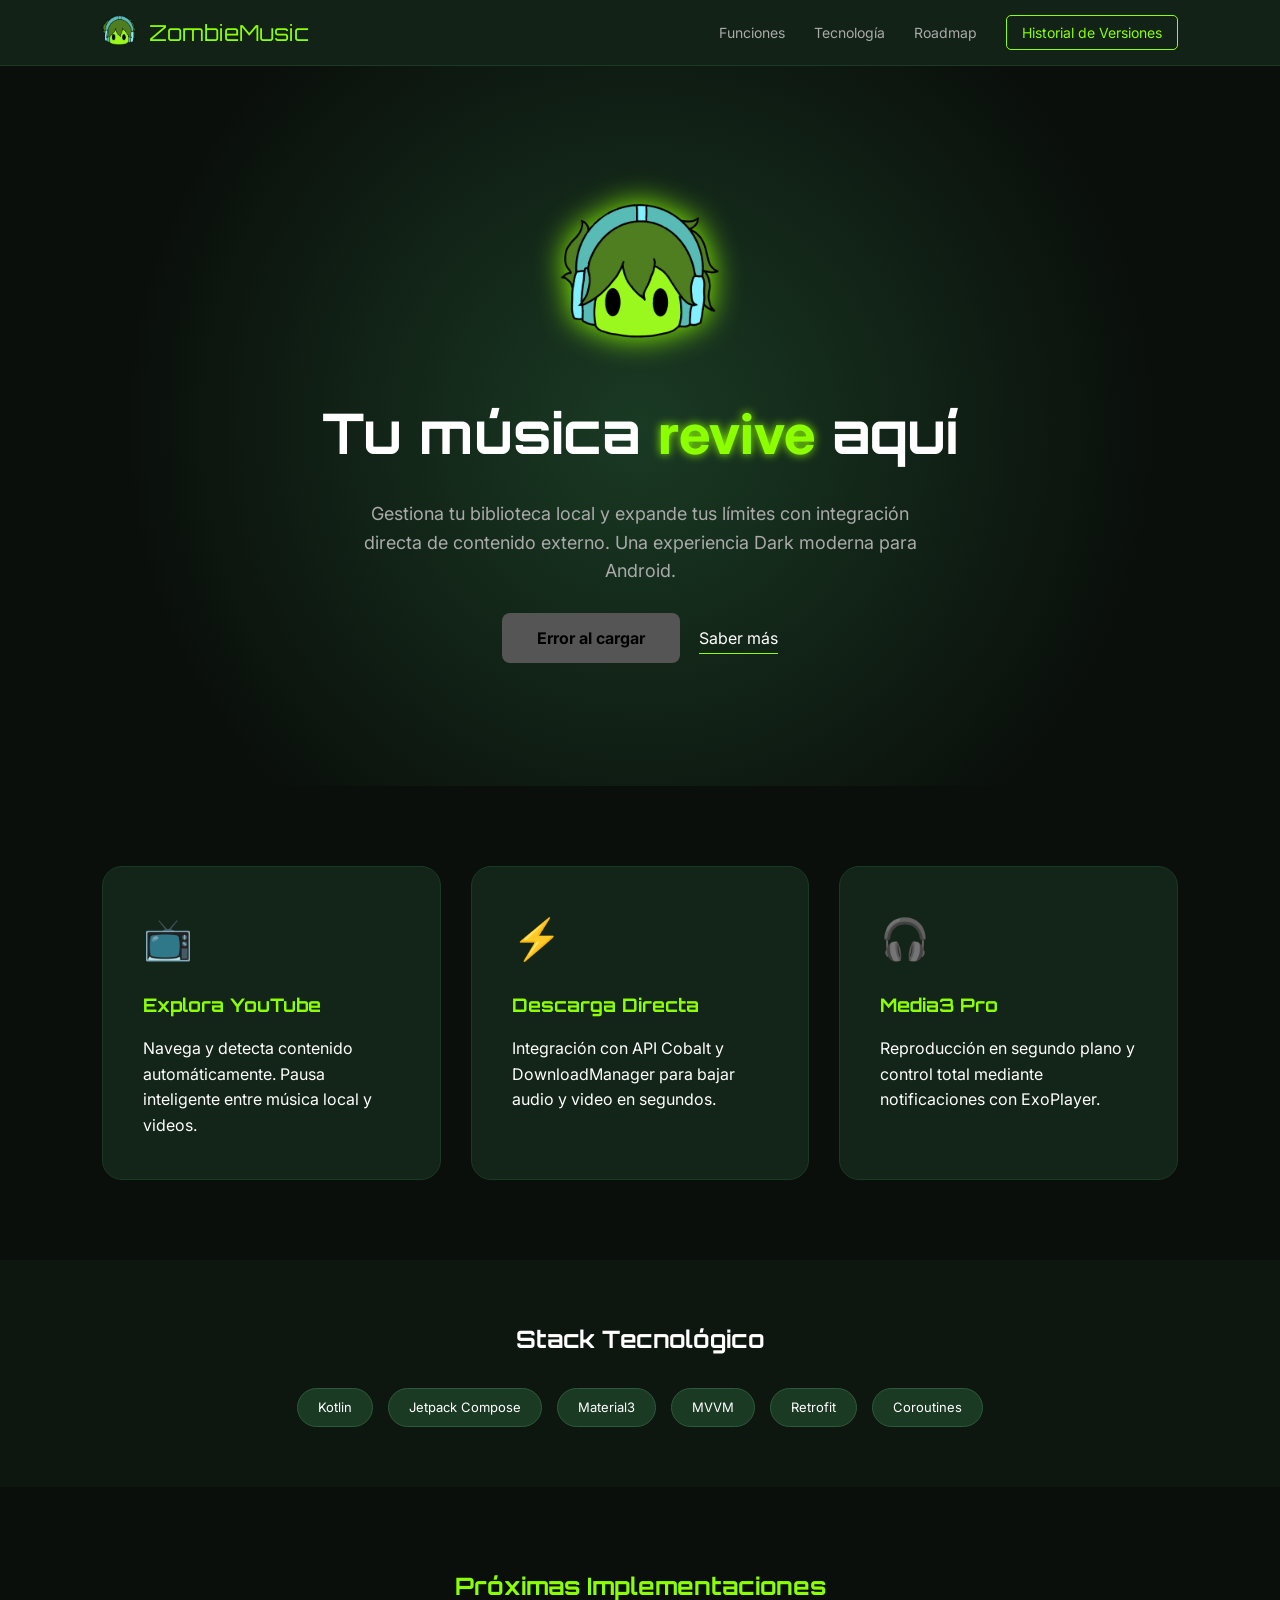
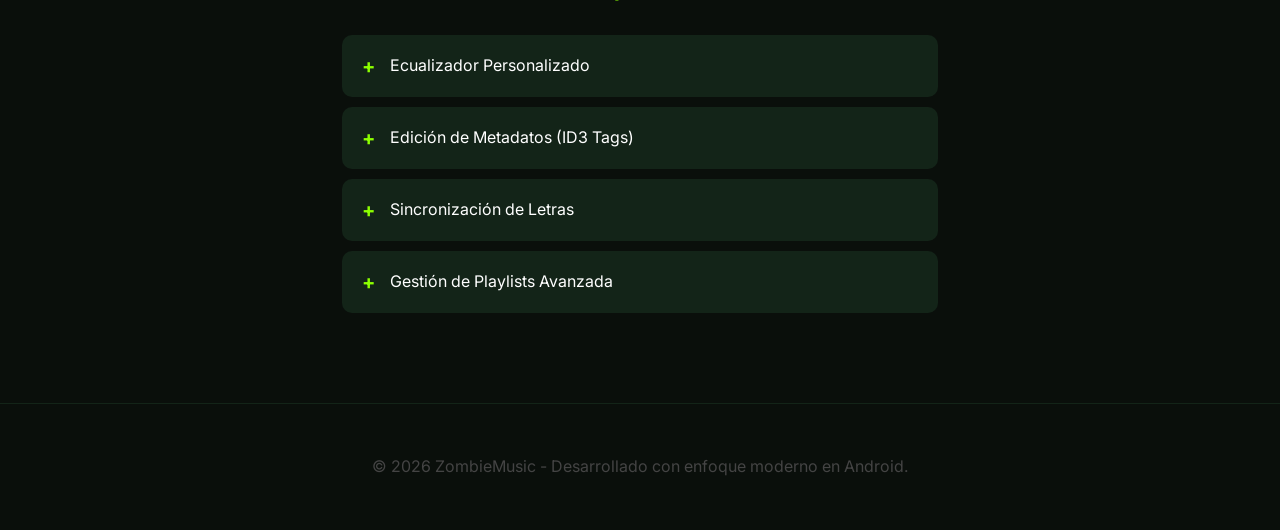
==== index.html @ 38b7f74c "Version 1 de pag web ZombieMusic" ====
<!DOCTYPE html>
<html lang="es">
<head>
    <meta charset="UTF-8">
    <meta name="viewport" content="width=device-width, initial-scale=1.0">
    <title>ZombieMusic | Revive tu música</title>
    <link rel="stylesheet" href="css/Styles.css">
    <link href="https://fonts.googleapis.com/css2?family=Orbitron:wght@400;700&family=Inter:wght@300;400;700&display=swap" rel="stylesheet">
</head>
<body>

    <header class="navbar">
        <div class="logo">
            <img src="imagenes/logo.png" alt="ZombieMusic Logo">
            <span>ZombieMusic</span>
        </div>
        <nav>
            <a href="#features">Funciones</a>
            <a href="#tech">Tecnología</a>
            <a href="#roadmap">Roadmap</a>
            <a href="descargar.html" class="nav-download">Historial de Versiones</a>
        </nav>
    </header>

    <section class="hero">
        <div class="hero-content">
            <img src="imagenes/logo.png" class="hero-logo" alt="ZombieMusic">
            <h1>Tu música <span class="neon-text">revive</span> aquí</h1>
            <p>Gestiona tu biblioteca local y expande tus límites con integración directa de contenido externo. Una experiencia Dark moderna para Android.</p>
            <div class="hero-btns">
                <a href="#" class="download-btn" download>Cargando...</a>
                <a href="#features" class="secondary-btn">Saber más</a>
            </div>
        </div>
    </section>

    <section id="features" class="features-grid">
        <div class="feature-card">
            <div class="icon">📺</div>
            <h3>Explora YouTube</h3>
            <p>Navega y detecta contenido automáticamente. Pausa inteligente entre música local y videos.</p>
        </div>
        <div class="feature-card">
            <div class="icon">⚡</div>
            <h3>Descarga Directa</h3>
            <p>Integración con API Cobalt y DownloadManager para bajar audio y video en segundos.</p>
        </div>
        <div class="feature-card">
            <div class="icon">🎧</div>
            <h3>Media3 Pro</h3>
            <p>Reproducción en segundo plano y control total mediante notificaciones con ExoPlayer.</p>
        </div>
    </section>

    <section id="tech" class="tech-stack">
        <h2>Stack Tecnológico</h2>
        <div class="tags">
            <span>Kotlin</span>
            <span>Jetpack Compose</span>
            <span>Material3</span>
            <span>MVVM</span>
            <span>Retrofit</span>
            <span>Coroutines</span>
        </div>
    </section>

    <section id="roadmap" class="roadmap">
        <h2>Próximas Implementaciones</h2>
        <ul>
            <li><span>+</span> Ecualizador Personalizado</li>
            <li><span>+</span> Edición de Metadatos (ID3 Tags)</li>
            <li><span>+</span> Sincronización de Letras</li>
            <li><span>+</span> Gestión de Playlists Avanzada</li>
        </ul>
    </section>

    <footer>
        <p>&copy; <span id="year">2024</span> ZombieMusic - Desarrollado con enfoque moderno en Android.</p>
    </footer>

    <script>
        document.getElementById('year').textContent = new Date().getFullYear();

        fetch('versions.json')
            .then(response => response.json())
            .then(versions => {
                if (versions.length > 0) {
                    const latestVersion = versions[0];
                    const downloadBtn = document.querySelector('.download-btn');
                    downloadBtn.href = latestVersion.url;
                    downloadBtn.textContent = `Descargar v${latestVersion.version}`;
                }
            })
            .catch(error => {
                console.error('Error al cargar el historial de versiones:', error);
                const downloadBtn = document.querySelector('.download-btn');
                downloadBtn.textContent = 'Error al cargar';
                downloadBtn.style.pointerEvents = 'none';
                downloadBtn.style.background = '#555';
            });
    </script>

</body>
</html>
---- css/Styles.css ----
:root {
    --bg-dark: #0a0f0b;
    --bg-card: #132418;
    --neon-green: #8CFF00;
    --accent-blue: #63cbd1;
    --text-gray: #aaa;
}

*{
    margin:0;
    padding:0;
    box-sizing:border-box;
    font-family: 'Inter', sans-serif;
    scroll-behavior: smooth;
}

body{
    background: var(--bg-dark);
    color: white;
    line-height: 1.6;
}

h1, h2, h3, .logo span {
    font-family: 'Orbitron', sans-serif;
}

/* NAVBAR */
.navbar{
    display:flex;
    justify-content:space-between;
    align-items:center;
    padding:15px 8%;
    background: rgba(19, 36, 24, 0.95);
    position: sticky;
    top: 0;
    z-index: 100;
    border-bottom: 1px solid #1a3a24;
}

.logo{
    display:flex;
    align-items:center;
    gap:12px;
    font-size:22px;
    color: var(--neon-green);
}

.logo img{ width:35px; }

nav a{
    margin-left:25px;
    text-decoration:none;
    color: var(--text-gray);
    font-size: 14px;
    transition: 0.3s;
}

nav a:hover, .nav-download {
    color: var(--neon-green);
}

.nav-download {
    border: 1px solid var(--neon-green);
    padding: 8px 15px;
    border-radius: 5px;
}

/* HERO */
.hero{
    min-height: 80vh;
    display: flex;
    align-items: center;
    justify-content: center;
    text-align:center;
    background: radial-gradient(circle at center, #1a3a24 0%, var(--bg-dark) 70%);
}

.hero-logo{ width:160px; margin-bottom:20px; filter: drop-shadow(0 0 15px var(--neon-green)); }

.hero h1{ font-size:56px; margin-bottom:20px; }
.neon-text { color: var(--neon-green); text-shadow: 0 0 10px var(--neon-green); }

.hero p{ max-width:600px; margin: 0 auto 40px; color: var(--text-gray); font-size: 18px; }

.download-btn {
    background: var(--neon-green);
    color: black;
    padding: 15px 35px;
    border-radius: 8px;
    text-decoration: none;
    font-weight: bold;
    margin-right: 15px;
    transition: 0.3s;
}

.secondary-btn {
    color: white;
    text-decoration: none;
    border-bottom: 1px solid var(--neon-green);
    padding-bottom: 5px;
}

/* FEATURES */
.features-grid {
    display: grid;
    grid-template-columns: repeat(auto-fit, minmax(280px, 1fr));
    gap: 30px;
    padding: 80px 8%;
}

.feature-card {
    background: var(--bg-card);
    padding: 40px;
    border-radius: 20px;
    transition: 0.3s;
    border: 1px solid #1a3a24;
}

.feature-card:hover {
    transform: translateY(-10px);
    border-color: var(--neon-green);
}

.feature-card .icon { font-size: 40px; margin-bottom: 20px; }
.feature-card h3 { color: var(--neon-green); margin-bottom: 15px; }

/* TECH STACK */
.tech-stack {
    text-align: center;
    padding: 60px 8%;
    background: #0d160f;
}

.tags {
    display: flex;
    justify-content: center;
    gap: 15px;
    flex-wrap: wrap;
    margin-top: 30px;
}

.tags span {
    background: #1a3a24;
    padding: 8px 20px;
    border-radius: 20px;
    font-size: 13px;
    border: 1px solid #2d5a3a;
}

/* ROADMAP */
.roadmap {
    padding: 80px 8%;
    max-width: 800px;
    margin: auto;
}

.roadmap h2 { color: var(--neon-green); margin-bottom: 30px; text-align: center;}

.roadmap ul { list-style: none; }
.roadmap li {
    background: #132418;
    margin-bottom: 10px;
    padding: 15px 20px;
    border-radius: 10px;
    display: flex;
    align-items: center;
    gap: 15px;
}

.roadmap li span { color: var(--neon-green); font-weight: bold; font-size: 20px; }

footer{
    text-align:center;
    padding:50px;
    color: #444;
    border-top: 1px solid #132418;
}

/* --- RESPONSIVE DESIGN --- */
@media (max-width: 768px) {
    .navbar {
        flex-direction: column;
        gap: 15px;
        padding: 15px 5%;
    }

    nav {
        display: flex;
        gap: 15px;
        justify-content: center;
        flex-wrap: wrap;
    }

    nav a { margin-left: 0; }

    .hero h1 { font-size: 42px; }
    .hero p { font-size: 16px; }

    .features-grid, .tech-stack, .roadmap {
        padding: 60px 5%;
    }
}
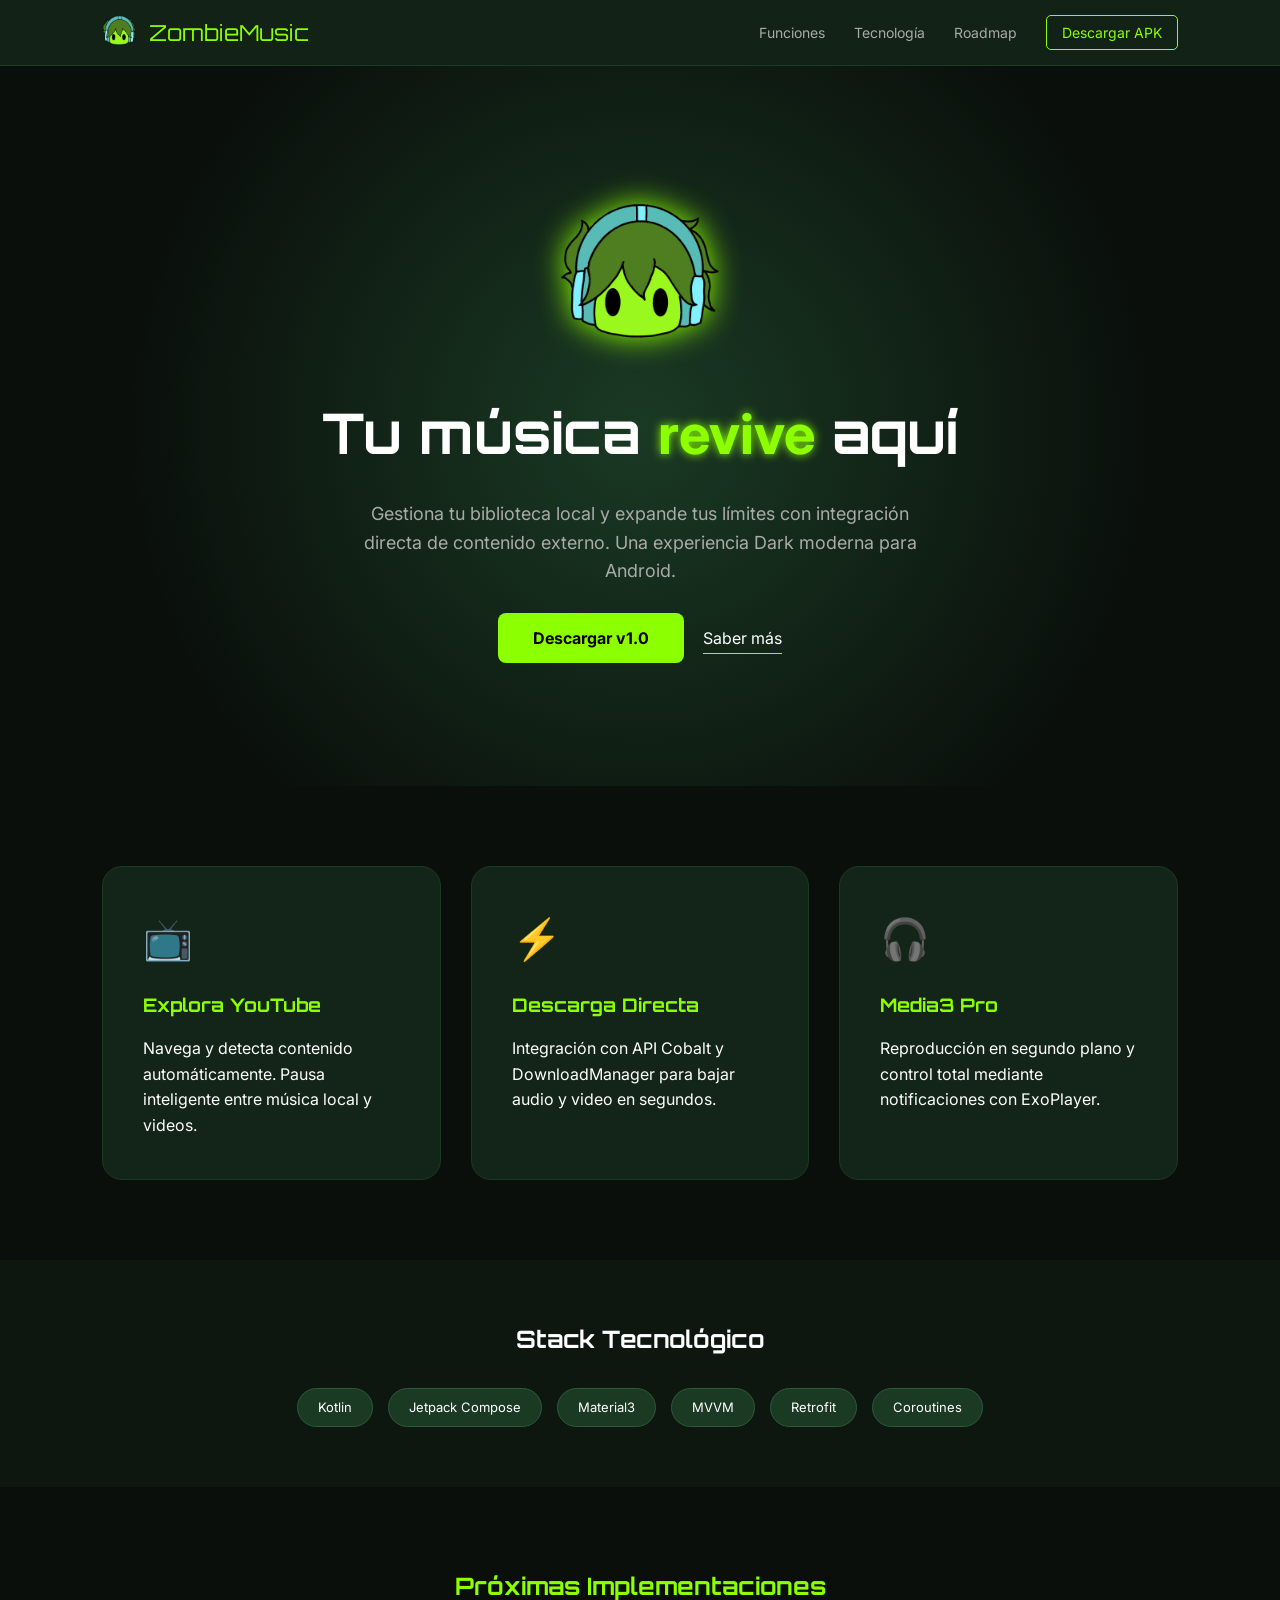
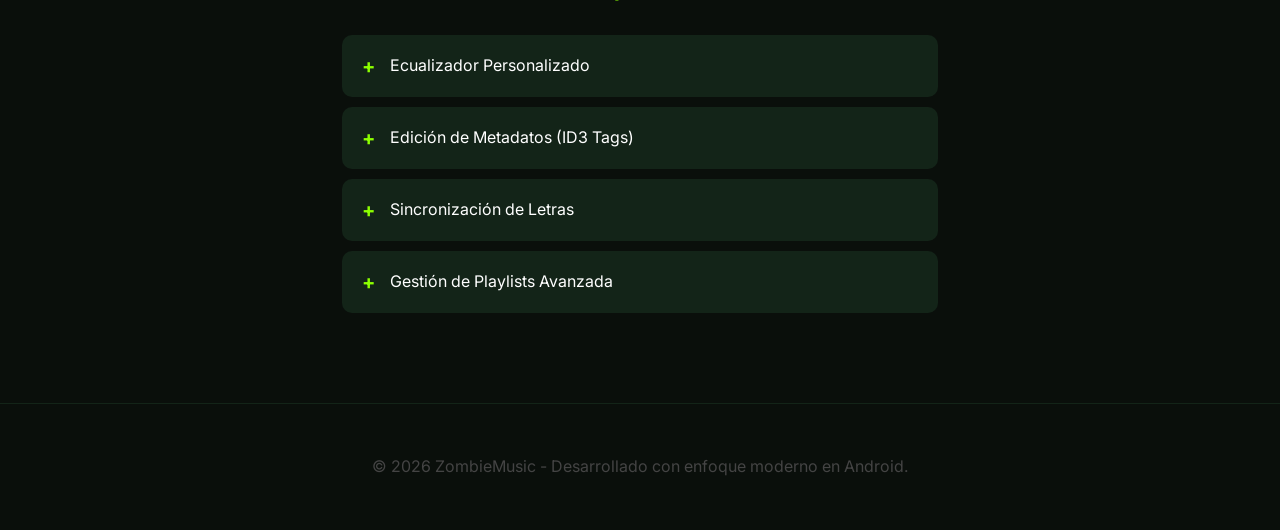
==== commit 6d545ec4: "version 2 pag web" ====
--- a/index.html
+++ b/index.html
@@ -18,7 +18,7 @@
             <a href="#features">Funciones</a>
             <a href="#tech">Tecnología</a>
             <a href="#roadmap">Roadmap</a>
-            <a href="descargar.html" class="nav-download">Historial de Versiones</a>
+            <a href="#" class="nav-download">Descargar APK</a>
         </nav>
     </header>
 
@@ -28,7 +28,7 @@
             <h1>Tu música <span class="neon-text">revive</span> aquí</h1>
             <p>Gestiona tu biblioteca local y expande tus límites con integración directa de contenido externo. Una experiencia Dark moderna para Android.</p>
             <div class="hero-btns">
-                <a href="#" class="download-btn" download>Cargando...</a>
+                <a href="#" class="download-btn">Descargar v1.0</a>
                 <a href="#features" class="secondary-btn">Saber más</a>
             </div>
         </div>
@@ -75,30 +75,8 @@
     </section>
 
     <footer>
-        <p>&copy; <span id="year">2024</span> ZombieMusic - Desarrollado con enfoque moderno en Android.</p>
+        <p>© 2026 ZombieMusic - Desarrollado con enfoque moderno en Android.</p>
     </footer>
-
-    <script>
-        document.getElementById('year').textContent = new Date().getFullYear();
-
-        fetch('versions.json')
-            .then(response => response.json())
-            .then(versions => {
-                if (versions.length > 0) {
-                    const latestVersion = versions[0];
-                    const downloadBtn = document.querySelector('.download-btn');
-                    downloadBtn.href = latestVersion.url;
-                    downloadBtn.textContent = `Descargar v${latestVersion.version}`;
-                }
-            })
-            .catch(error => {
-                console.error('Error al cargar el historial de versiones:', error);
-                const downloadBtn = document.querySelector('.download-btn');
-                downloadBtn.textContent = 'Error al cargar';
-                downloadBtn.style.pointerEvents = 'none';
-                downloadBtn.style.background = '#555';
-            });
-    </script>
 
 </body>
 </html>
--- a/css/Styles.css
+++ b/css/Styles.css
@@ -67,7 +67,7 @@
 
 /* HERO */
 .hero{
-    min-height: 80vh;
+    height: 80vh;
     display: flex;
     align-items: center;
     justify-content: center;
@@ -174,29 +174,4 @@
     padding:50px;
     color: #444;
     border-top: 1px solid #132418;
-}
-
-/* --- RESPONSIVE DESIGN --- */
-@media (max-width: 768px) {
-    .navbar {
-        flex-direction: column;
-        gap: 15px;
-        padding: 15px 5%;
-    }
-
-    nav {
-        display: flex;
-        gap: 15px;
-        justify-content: center;
-        flex-wrap: wrap;
-    }
-
-    nav a { margin-left: 0; }
-
-    .hero h1 { font-size: 42px; }
-    .hero p { font-size: 16px; }
-
-    .features-grid, .tech-stack, .roadmap {
-        padding: 60px 5%;
-    }
 }
